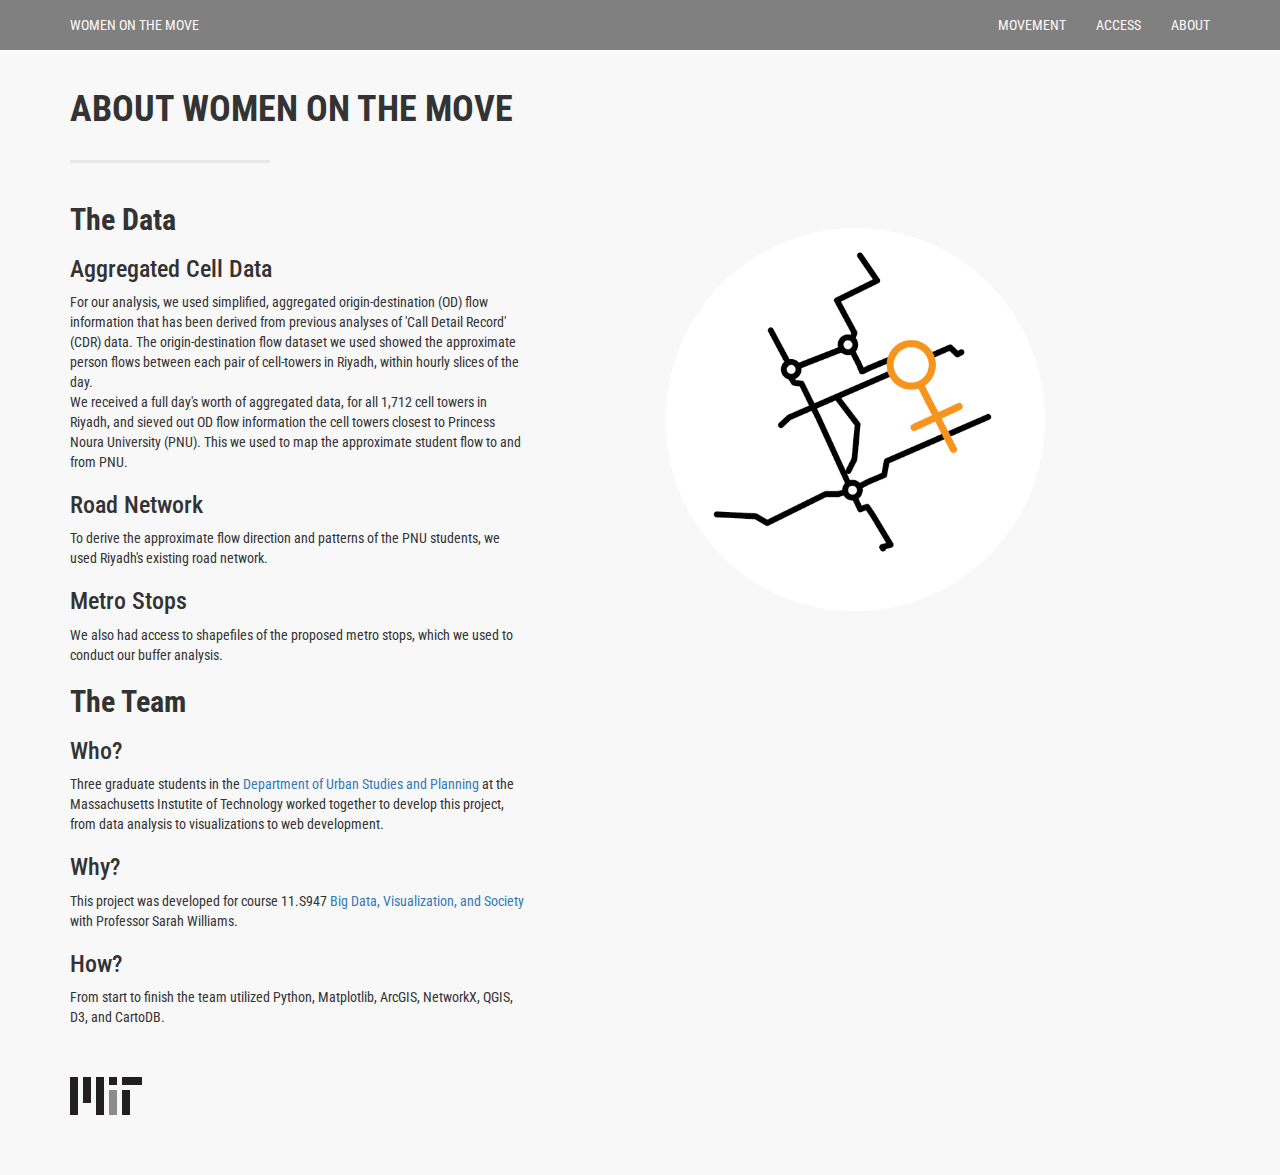
==== about.html @ 5cbd43aa "First commit" ====
<!DOCTYPE html>
<html lang="en">

<head>

    <title>About Women on the Move</title>

    <!-- Bootstrap Core CSS -->
    <link href="css/bootstrap.css" rel="stylesheet">

    <!-- Custom CSS -->
    <link href="css/landing-page.css" rel="stylesheet">

    <!-- Custom Fonts -->
    <link href="font-awesome/css/font-awesome.min.css" rel="stylesheet" type="text/css">
    <link href="http://fonts.googleapis.com/css?family=Lato:300,400,700,300italic,400italic,700italic" rel="stylesheet" type="text/css">

	<!-- Data links -->
    <script src="http://d3js.org/d3.v3.min.js" charset="utf-8"></script>
    <script src="http://d3js.org/queue.v1.min.js"></script>
    <script src="hotspot_data/roads.geojson"></script>
    <script src="hotspot_data/metro.geojson"></script>
    
    <style>
     .box {
     	width:500px
     	height: 500px
     	justify: left;
     }
     .hotspothover {
            fill: #ffe28a; 
        }

    .hotspot {
            opacity: .7;
        }

    .buffer {
        fill: "#5F9EA0"
        stroke: "#5F9EA0"
    }

    h2 {
        top: 300px;
    }

    h4 {
  	color : #feb24c;
    }
        </style>
    }
</head>
<body>

 <!-- Navigation -->
    <nav class="navbar navbar-default navbar-fixed-top topnav" role="navigation">
        <div class="container topnav">
            <!-- Brand and toggle get grouped for better mobile display -->
            <div class="navbar-header">
                <button type="button" class="navbar-toggle" data-toggle="collapse" data-target="#bs-example-navbar-collapse-1">
                    <span class="sr-only">Toggle navigation</span>
                    <span class="icon-bar"></span>
                    <span class="icon-bar"></span>
                    <span class="icon-bar"></span>
                </button>
                                      <a class="navbar-brand topnav" href="/project">WOMEN ON THE MOVE</a>
            </div>
            <!-- Collect the nav links, forms, and other content for toggling -->
            <div class="collapse navbar-collapse" id="bs-example-navbar-collapse-1">
                <ul class="nav navbar-nav navbar-right">
                    <li>
                        <a href="/project/movement.html">MOVEMENT</a>
                    </li>
                    <li>
                        <a href="/project/access.html">ACCESS</a>
                    </li>
                    <li>
                        <a href="/project/about.html">ABOUT</a>
                    </li>
                </ul>
            </div>
            <!-- /.navbar-collapse -->
        </div>
        <!-- /.container -->
    </nav>

        <div class="content-section-a">

        <div class="container">
        <H1><strong>ABOUT WOMEN ON THE MOVE</strong></H1>
            <div class="row">
                <div class="col-lg-5 col-sm-6">
                    <hr class="section-heading-spacer">
                    <div class="clearfix"></div>
                     <h2><strong>The Data</strong></h2>
                     <h3> Aggregated Cell Data</h3>
                    <p> For our analysis, we used simplified, aggregated origin-destination (OD) flow information that has been derived from previous analyses of 'Call Detail Record' (CDR) data. The origin-destination flow dataset we used showed the approximate person flows between each pair of cell-towers in Riyadh, within hourly slices of the day.<br> 
                    We received a full day's worth of aggregated data, for all 1,712 cell towers in Riyadh, and sieved out OD flow information the cell towers closest to Princess Noura University (PNU). This we used to map the approximate student flow to and from PNU. 

                    <h3> Road Network </h3>
                    To derive the approximate flow direction and patterns of the PNU students, we used Riyadh's existing road network. <br>
                    <h3> Metro Stops </h3>
                    We also had access to shapefiles of the proposed metro stops, which we used to conduct our buffer analysis. </p>
                    <h2><strong>The Team</strong></h2>
                    <h3> Who?</h3>
   					<p> Three graduate students in the <a href="http://dusp.mit.edu/" target="blank">Department of Urban Studies and Planning</a> at the Massachusetts Instutite of Technology worked together to develop this project, from data analysis to visualizations to web development.<br>
    				<h3>Why?</h3>
    				This project was developed for course 11.S947 <a href="http://dusp.mit.edu/subject/spring-2016-11s947" target="blank">Big Data, Visualization, and Society</a> with Professor Sarah Williams.<br>
    				<h3>How?</h3>
    				From start to finish the team utilized Python, Matplotlib, ArcGIS, NetworkX, QGIS, D3, and CartoDB. </p>
    				<br>
    				<br>
    				<p><a href="http://mit.edu/" target="blank"><img src="img/MIT-logo-black-gray-large.png"></a></p>
                </div>
                <div class="col-lg-5 col-lg-offset-1 col-sm-6">
                <br>
                <br>
                <br>
                <br>
                    <img src="img/Riyadh_Logo_White.png" width="402px" height="400px">
                </div>
            </div>

        </div>
    
     


</div>

</body>
</html>
---- css/landing-page.css ----
/*!
 * Start Bootstrap - Landing Page Bootstrap Theme (http://startbootstrap.com)
 * Code licensed under the Apache License v2.0.
 * For details, see http://www.apache.org/licenses/LICENSE-2.0.
 */

@import url(https://fonts.googleapis.com/css?family=Roboto+Condensed);

body,
html {
    width: 100%;
    height: 100%;
}

body,
h1,
h2,
h3,
h4,
h5,
h6 {
    font-family: 'Roboto Condensed', sans-serif;
}

.topnav {
    font-size: 14px; 
}

.lead {
    font-size: 18px;
    font-weight: 400;
}

.intro-header {
    padding-top: 50px; /* If you're making other pages, make sure there is 50px of padding to make sure the navbar doesn't overlap content! */
    padding-bottom: 50px;
    text-align: center;
    color: #f8f8f8;
    background-image: url("https://farm6.staticflickr.com/5508/12294365584_75c43ecef4_k.jpg");
    background-position: center;
    background-size: cover;
    background-repeat: no-repeat;
    background-color: #D1D0CE
}

.intro-message {
    position: relative;
    padding-top: 20%;
    padding-bottom: 20%;
}

.intro-message > h1 {
    margin: 0;
    text-shadow: 2px 2px 3px rgba(0,0,0,0.6);
    font-size: 5em;
}

.intro-divider {
    width: 400px;
    border-top: 1px solid #f8f8f8;
    border-bottom: 1px solid rgba(0,0,0,0.2);
}

.intro-message > h3 {
    text-shadow: 2px 2px 3px rgba(0,0,0,0.6);
}

@media(max-width:767px) {
    .intro-message {
        padding-bottom: 15%;
    }

    .intro-message > h1 {
        font-size: 3em;
    }

    ul.intro-social-buttons > li {
        display: block;
        margin-bottom: 20px;
        padding: 0;
    }

    ul.intro-social-buttons > li:last-child {
        margin-bottom: 0;
    }

    .intro-divider {
        width: 100%;
    }
}

.network-name {
    text-transform: uppercase;
    font-size: 14px;
    font-weight: 400;
    letter-spacing: 2px;
}

.content-section-a {
    padding: 50px 0;
    background-color: #f8f8f8;
}

.content-section-b {
    padding: 50px 0;
    border-top: 1px solid #e7e7e7;
    border-bottom: 1px solid #e7e7e7;
}

.section-heading {
    margin-bottom: 30px;
}

.section-heading-spacer {
    float: left;
    width: 200px;
    border-top: 3px solid #e7e7e7;
}

.banner {
    padding: 100px 0;
    color: #f8f8f8;
    background: url(../img/banner-bg.jpg) no-repeat center center;
    background-size: cover;
}

.banner h2 {
    margin: 0;
    text-shadow: 2px 2px 3px rgba(0,0,0,0.6);
    font-size: 3em;
}

.banner ul {
    margin-bottom: 0;
}

.banner-social-buttons {
    float: right;
    margin-top: 0;
}

@media(max-width:1199px) {
    ul.banner-social-buttons {
        float: left;
        margin-top: 15px;
    }
}

@media(max-width:767px) {
    .banner h2 {
        margin: 0;
        text-shadow: 2px 2px 3px rgba(0,0,0,0.6);
        font-size: 3em;
    }

    ul.banner-social-buttons > li {
        display: block;
        margin-bottom: 20px;
        padding: 0;
    }

    ul.banner-social-buttons > li:last-child {
        margin-bottom: 0;
    }
}

footer {
    padding: 50px 0;
    background-color: #f8f8f8;
}

p.copyright {
    margin: 15px 0 0;
}
.btn {
    padding: 20px;
    border-radius: 1px white;
    text-transform: uppercase;
    font-family: "Roboto Condensed", Helvetica, Arial, sans-serif;;
    font-weight: 400;
    -webkit-transition: all .3s ease-in-out;
    -moz-transition: all .3s ease-in-out;
    transition: all .3s ease-in-out;
}

.btn-default {
    border: 1px solid #4099ff;
    color: #4099ff;
    background-color: transparent;
}

.btn-default:hover,
.btn-default:focus {
    border: 1px solid #4099ff;
    outline: 0;
    color: #ffb72d;
    background-color: transparent;
}
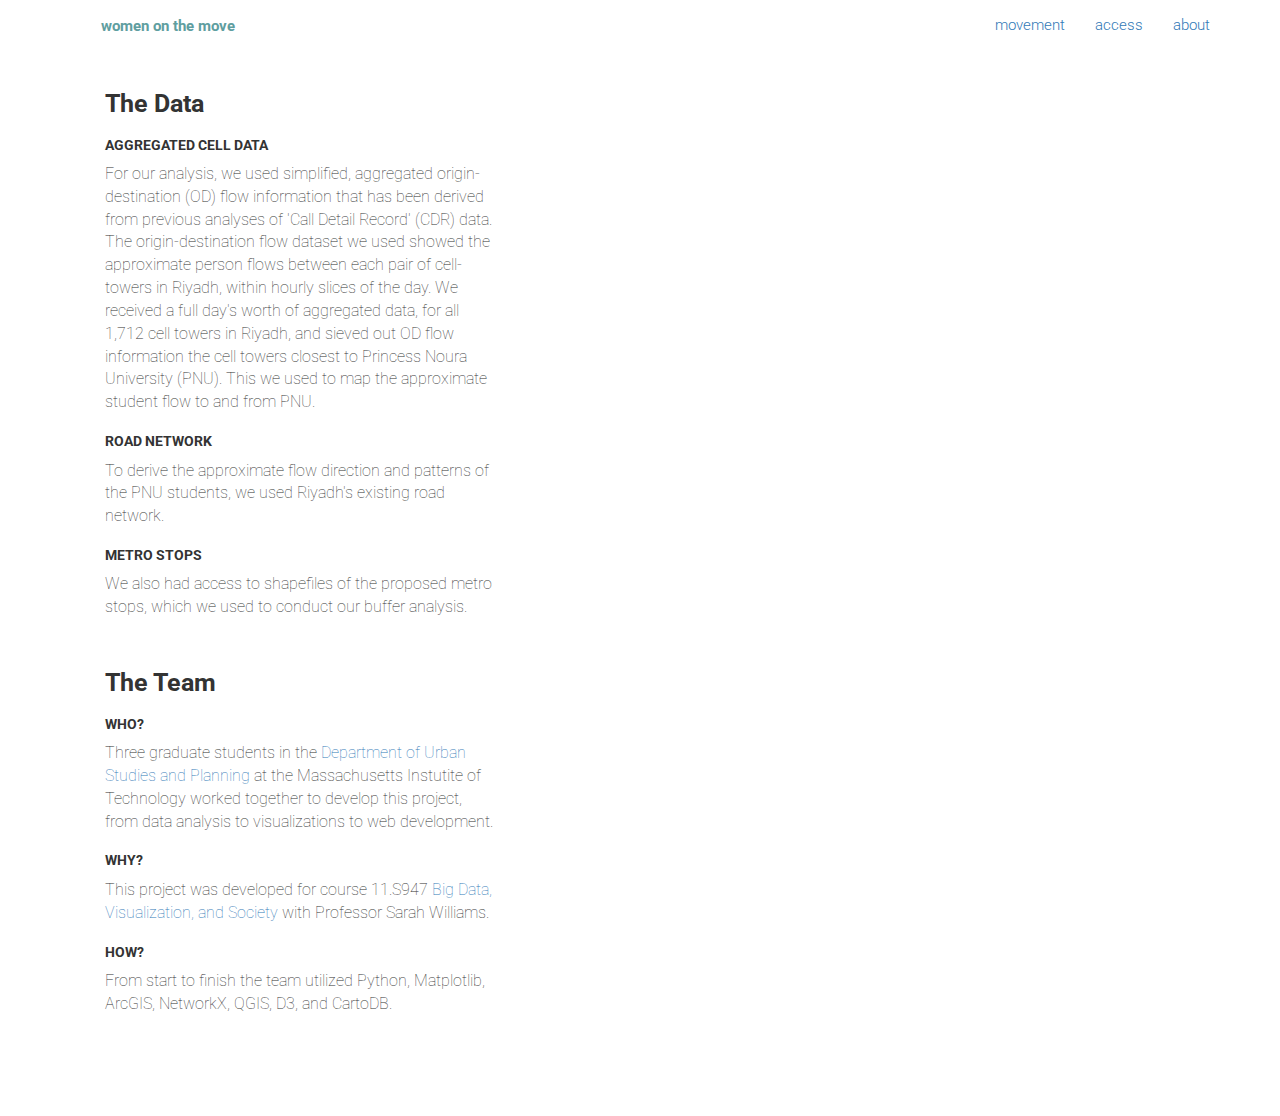
==== commit 208de153: "major style updates" ====
--- a/about.html
+++ b/about.html
@@ -14,6 +14,7 @@
     <!-- Custom Fonts -->
     <link href="font-awesome/css/font-awesome.min.css" rel="stylesheet" type="text/css">
     <link href="http://fonts.googleapis.com/css?family=Lato:300,400,700,300italic,400italic,700italic" rel="stylesheet" type="text/css">
+   <link href="https://fonts.googleapis.com/css?family=Roboto:300,400,500" rel="stylesheet" type="text/css">
 
 	<!-- Data links -->
     <script src="http://d3js.org/d3.v3.min.js" charset="utf-8"></script>
@@ -39,22 +40,63 @@
         fill: "#5F9EA0"
         stroke: "#5F9EA0"
     }
+    .navbar-custom {
+        background-color: #FFFFFF;
+        font-family: 'Roboto', sans-serif;
+          font-size: 15px;
+          font-weight: 300;
+          color: #5F9EA0;
+          padding-left: 50px;
+          padding-right: 70px;
+    }
+    .content-section-a {
+        background-color: #FFFFFF !important;
+    }
+    .container {
+        padding-left: 50px;
+    }
+        p {
+              font-family: 'Roboto', sans-serif;
+              font-size: 16px;
+              font-weight: 100;
+              padding-right: 50px;
+        }
+        h1 {
+            font-family: 'Roboto', sans-serif;
+            font-size:25px;
+            font-weight: 300;
+            padding-right: 50px;
+        }
+        h3 {
+            font-family: 'Roboto', sans-serif;
+/*          position: absolute;
+            left: 20px;*/
+            font-size: 1em;
+            font-weight: 300;
+            /*color: #708090;*/
+        }
+        h2 {
+            font-family: 'Roboto', sans-serif;
+            font-size: 1em;
+           /* color: #708090;*/
+        }
+        .navbar-custom {
+          background-color: #FFFFFF;
+          font-family: 'Roboto', sans-serif;
+          font-size: 15px;
+          font-weight: 300;
+          color: #5F9EA0;
+          padding-left: 50px;
+          padding-right: 70px;
+        }
+    </style>
 
-    h2 {
-        top: 300px;
-    }
-
-    h4 {
-  	color : #feb24c;
-    }
-        </style>
-    }
 </head>
 <body>
 
- <!-- Navigation -->
-    <nav class="navbar navbar-default navbar-fixed-top topnav" role="navigation">
-        <div class="container topnav">
+     <!-- Navigation -->
+    <nav class="navbar navbar-fixed-top topnav navbar-custom" role="navigation">
+        <div class="container-topnav">
             <!-- Brand and toggle get grouped for better mobile display -->
             <div class="navbar-header">
                 <button type="button" class="navbar-toggle" data-toggle="collapse" data-target="#bs-example-navbar-collapse-1">
@@ -63,19 +105,19 @@
                     <span class="icon-bar"></span>
                     <span class="icon-bar"></span>
                 </button>
-                                      <a class="navbar-brand topnav" href="/project">WOMEN ON THE MOVE</a>
+                                  <a class="navbar navbar-brand topnav navbar-custom" href="/Riyadh"><strong>women on the move</strong></a>
             </div>
             <!-- Collect the nav links, forms, and other content for toggling -->
             <div class="collapse navbar-collapse" id="bs-example-navbar-collapse-1">
                 <ul class="nav navbar-nav navbar-right">
                     <li>
-                        <a href="/project/movement.html">MOVEMENT</a>
+                        <a href="/Riyadh/movement.html">movement</a>
                     </li>
                     <li>
-                        <a href="/project/access.html">ACCESS</a>
+                        <a href="/Riyadh/access.html">access</a>
                     </li>
                     <li>
-                        <a href="/project/about.html">ABOUT</a>
+                        <a href="/Riyadh/about.html">about</a>
                     </li>
                 </ul>
             </div>
@@ -87,37 +129,39 @@
         <div class="content-section-a">
 
         <div class="container">
-        <H1><strong>ABOUT WOMEN ON THE MOVE</strong></H1>
+<!--         <H1><strong>ABOUT WOMEN ON THE MOVE</strong></H1> -->
             <div class="row">
                 <div class="col-lg-5 col-sm-6">
-                    <hr class="section-heading-spacer">
+<!--                     <hr class="section-heading-spacer"> -->
                     <div class="clearfix"></div>
-                     <h2><strong>The Data</strong></h2>
-                     <h3> Aggregated Cell Data</h3>
-                    <p> For our analysis, we used simplified, aggregated origin-destination (OD) flow information that has been derived from previous analyses of 'Call Detail Record' (CDR) data. The origin-destination flow dataset we used showed the approximate person flows between each pair of cell-towers in Riyadh, within hourly slices of the day.<br> 
-                    We received a full day's worth of aggregated data, for all 1,712 cell towers in Riyadh, and sieved out OD flow information the cell towers closest to Princess Noura University (PNU). This we used to map the approximate student flow to and from PNU. 
+                     <br>
+                     <h1><strong>The Data</strong></h1>
+                     <h3><strong>AGGREGATED CELL DATA</strong></h3>
+                    <p> For our analysis, we used simplified, aggregated origin-destination (OD) flow information that has been derived from previous analyses of 'Call Detail Record' (CDR) data. The origin-destination flow dataset we used showed the approximate person flows between each pair of cell-towers in Riyadh, within hourly slices of the day.
+                    We received a full day's worth of aggregated data, for all 1,712 cell towers in Riyadh, and sieved out OD flow information the cell towers closest to Princess Noura University (PNU). This we used to map the approximate student flow to and from PNU.</p>
 
-                    <h3> Road Network </h3>
-                    To derive the approximate flow direction and patterns of the PNU students, we used Riyadh's existing road network. <br>
-                    <h3> Metro Stops </h3>
-                    We also had access to shapefiles of the proposed metro stops, which we used to conduct our buffer analysis. </p>
-                    <h2><strong>The Team</strong></h2>
-                    <h3> Who?</h3>
-   					<p> Three graduate students in the <a href="http://dusp.mit.edu/" target="blank">Department of Urban Studies and Planning</a> at the Massachusetts Instutite of Technology worked together to develop this project, from data analysis to visualizations to web development.<br>
-    				<h3>Why?</h3>
-    				This project was developed for course 11.S947 <a href="http://dusp.mit.edu/subject/spring-2016-11s947" target="blank">Big Data, Visualization, and Society</a> with Professor Sarah Williams.<br>
-    				<h3>How?</h3>
-    				From start to finish the team utilized Python, Matplotlib, ArcGIS, NetworkX, QGIS, D3, and CartoDB. </p>
+                    <h3><strong>ROAD NETWORK</strong></h3>
+                    <p>To derive the approximate flow direction and patterns of the PNU students, we used Riyadh's existing road network.</p>
+                    <h3><strong> METRO STOPS </strong></h3>
+                    <p>We also had access to shapefiles of the proposed metro stops, which we used to conduct our buffer analysis. </p>
+                    <br>
+                    <h1><strong>The Team</strong></h1>
+                    <h3><strong>WHO?</strong></h3>
+   					<p> Three graduate students in the <a href="http://dusp.mit.edu/" target="blank">Department of Urban Studies and Planning</a> at the Massachusetts Instutite of Technology worked together to develop this project, from data analysis to visualizations to web development.</p>
+    				<h3><strong>WHY?</strong></h3>
+    				<p>This project was developed for course 11.S947 <a href="http://dusp.mit.edu/subject/spring-2016-11s947" target="blank">Big Data, Visualization, and Society</a> with Professor Sarah Williams.</p>
+    				<h3><strong>HOW?</strong></h3>
+    				<p>From start to finish the team utilized Python, Matplotlib, ArcGIS, NetworkX, QGIS, D3, and CartoDB. </p>
     				<br>
     				<br>
-    				<p><a href="http://mit.edu/" target="blank"><img src="img/MIT-logo-black-gray-large.png"></a></p>
+<!--     				<p><a href="http://mit.edu/" target="blank"><img src="img/MIT-logo-black-gray-large.png"></a></p> -->
                 </div>
                 <div class="col-lg-5 col-lg-offset-1 col-sm-6">
                 <br>
                 <br>
                 <br>
                 <br>
-                    <img src="img/Riyadh_Logo_White.png" width="402px" height="400px">
+<!--                     <img src="img/Riyadh_Logo_White.png" width="402px" height="400px"> -->
                 </div>
             </div>
 
